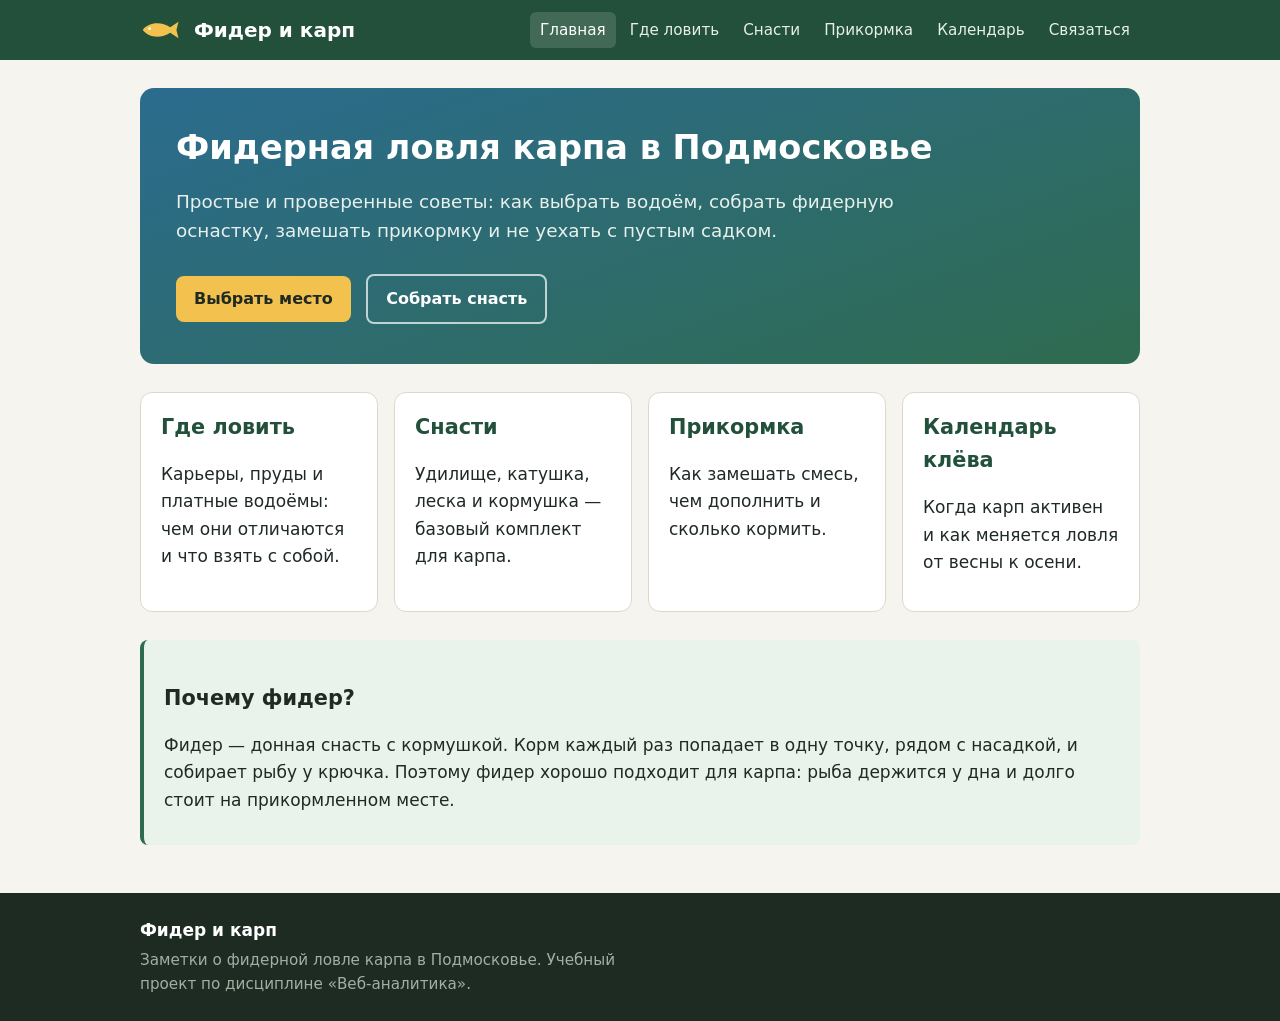
==== index.html @ 8e121b51 "Add files via upload" ====
<!doctype html>
<html lang="ru">
<head>
  <meta charset="utf-8">
  <meta name="viewport" content="width=device-width, initial-scale=1">
  <title>Фидерная ловля карпа в Подмосковье — Фидер и карп</title>
  <meta name="description" content="Фидер, прикормка и места для ловли карпа в Подмосковье: советы для начинающих.">
  <link rel="stylesheet" href="style.css">

  <!-- ===== МЕСТО ДЛЯ КОДА СЧЁТЧИКОВ В <head> (Яндекс Метрика, Google Analytics и др.) ===== -->

  <!-- ===== КОНЕЦ МЕСТА ДЛЯ СЧЁТЧИКОВ В <head> ===== -->
</head>
<body>
  <header class="site-header">
    <div class="wrap header-row">
      <a class="brand" href="index.html"><svg class="logo-fish" viewBox="0 0 64 32" aria-hidden="true"><path d="M4 16c8-11 26-13 40-4l12-8-3 12 3 12-12-8C30 29 12 27 4 16z" fill="currentColor"/><circle cx="14" cy="14" r="2" fill="#fff"/></svg><span>Фидер и карп</span></a>
      <nav class="nav">
        <a href="index.html" class="active">Главная</a>
        <a href="mesta.html">Где ловить</a>
        <a href="snasti.html">Снасти</a>
        <a href="prikormka.html">Прикормка</a>
        <a href="kalendar.html">Календарь</a>
        <a href="kontakty.html">Связаться</a>
      </nav>
    </div>
  </header>

  <main class="wrap">

    <section class="hero">
      <div>
        <h1>Фидерная ловля карпа в Подмосковье</h1>
        <p class="lead">Простые и проверенные советы: как выбрать водоём, собрать фидерную оснастку, замешать прикормку и не уехать с пустым садком.</p>
        <a class="btn" href="mesta.html">Выбрать место</a>
        <a class="btn btn-ghost" href="snasti.html">Собрать снасть</a>
      </div>
    </section>

    <section class="cards">
      <a class="card" href="mesta.html">
        <h2>Где ловить</h2>
        <p>Карьеры, пруды и платные водоёмы: чем они отличаются и что взять с собой.</p>
      </a>
      <a class="card" href="snasti.html">
        <h2>Снасти</h2>
        <p>Удилище, катушка, леска и кормушка — базовый комплект для карпа.</p>
      </a>
      <a class="card" href="prikormka.html">
        <h2>Прикормка</h2>
        <p>Как замешать смесь, чем дополнить и сколько кормить.</p>
      </a>
      <a class="card" href="kalendar.html">
        <h2>Календарь клёва</h2>
        <p>Когда карп активен и как меняется ловля от весны к осени.</p>
      </a>
    </section>

    <section class="note">
      <h2>Почему фидер?</h2>
      <p>Фидер — донная снасть с кормушкой. Корм каждый раз попадает в одну точку, рядом с насадкой, и собирает рыбу у крючка. Поэтому фидер хорошо подходит для карпа: рыба держится у дна и долго стоит на прикормленном месте.</p>
    </section>
  </main>

  <footer class="site-footer">
    <div class="wrap footer-row">
      <div>
        <p class="footer-title">Фидер и карп</p>
        <p class="muted">Заметки о фидерной ловле карпа в Подмосковье. Учебный проект по дисциплине «Веб-аналитика».</p>
      </div>
      <div class="counters">
        <!-- ===== МЕСТО ДЛЯ СЧЁТЧИКА LiveInternet (и других кнопок-счётчиков 88x31) ===== -->

        <!-- ===== КОНЕЦ МЕСТА ДЛЯ СЧЁТЧИКОВ ===== -->
      </div>
    </div>
  </footer>
</body>
</html>
---- style.css ----
:root{--bg:#f6f4ee;--ink:#1f2a24;--muted:#5d6b62;--green:#2f6b4f;--green-d:#22503a;--water:#2b6c8f;--card:#fff;--line:#ddd8cc}
*{box-sizing:border-box}
body{margin:0;background:var(--bg);color:var(--ink);font:17px/1.6 system-ui,-apple-system,"Segoe UI",Roboto,Arial,sans-serif}
.wrap{max-width:1040px;margin:0 auto;padding:0 20px}
a{color:var(--water)}
h1{font-size:2.1rem;line-height:1.2;margin:32px 0 12px}
h2{font-size:1.3rem;margin:28px 0 8px}
.lead{font-size:1.15rem;color:var(--muted);max-width:720px}
.muted{color:var(--muted);font-size:.95rem}
.site-header{background:var(--green-d);color:#fff}
.header-row{display:flex;align-items:center;justify-content:space-between;gap:16px;flex-wrap:wrap;padding-top:12px;padding-bottom:12px}
.brand{display:flex;align-items:center;gap:10px;color:#fff;text-decoration:none;font-weight:700;font-size:1.25rem}
.logo-fish{width:44px;height:22px;color:#f2c14e}
.nav{display:flex;flex-wrap:wrap;gap:4px}
.nav a{color:#e6efe9;text-decoration:none;padding:6px 10px;border-radius:6px;font-size:.95rem}
.nav a:hover,.nav a.active{background:rgba(255,255,255,.14);color:#fff}
.hero{margin:28px 0;padding:40px 36px;border-radius:14px;color:#fff;background:linear-gradient(160deg,#2b6c8f 0%,#2f6b4f 100%)}
.hero h1{margin-top:0}
.hero .lead{color:#e7f0ec}
.btn{display:inline-block;margin:10px 10px 0 0;padding:10px 18px;border-radius:8px;border:0;background:#f2c14e;color:#1f2a24;font-weight:600;text-decoration:none;font-size:1rem;cursor:pointer}
.btn-ghost{background:transparent;color:#fff;border:2px solid rgba(255,255,255,.7)}
.cards{display:grid;grid-template-columns:repeat(auto-fit,minmax(220px,1fr));gap:16px}
.card,.panel{background:var(--card);border:1px solid var(--line);border-radius:12px;padding:18px 20px}
.card{color:inherit;text-decoration:none;transition:transform .15s}
.card:hover{transform:translateY(-3px);border-color:var(--green)}
.card h2,.panel h2{margin-top:0;color:var(--green-d)}
.grid2{display:grid;grid-template-columns:repeat(auto-fit,minmax(300px,1fr));gap:16px}
.note{background:#eaf2ec;border-left:4px solid var(--green);padding:14px 20px;border-radius:8px;margin:28px 0}
.checklist,.steps{padding-left:22px}
.checklist li,.steps li{margin:6px 0}
.spec{width:100%;border-collapse:collapse;background:var(--card);border-radius:12px;overflow:hidden;margin:12px 0}
.spec th,.spec td{padding:10px 14px;border-bottom:1px solid var(--line);text-align:left;vertical-align:top}
.spec th{background:#e9e4d8}
.lvl1{color:#8a6d3b}.lvl2{color:var(--water);font-weight:600}.lvl3{color:var(--green);font-weight:700}
.form{display:grid;gap:14px;max-width:520px}
.form label{display:grid;gap:4px;font-weight:600}
.form input,.form textarea{font:inherit;padding:9px 12px;border:1px solid var(--line);border-radius:8px;background:#fff}
.site-footer{margin-top:48px;background:#1d2b23;color:#cfd9d2}
.footer-row{display:flex;justify-content:space-between;align-items:center;gap:20px;flex-wrap:wrap;padding-top:24px;padding-bottom:24px}
.footer-title{font-weight:700;color:#fff;margin:0}
.site-footer .muted{color:#9fb0a5;margin:4px 0 0;max-width:520px}
.counters{display:flex;gap:8px;align-items:center;min-height:31px}
@media (max-width:640px){.hero{padding:28px 20px}h1{font-size:1.7rem}.spec th,.spec td{padding:8px}}
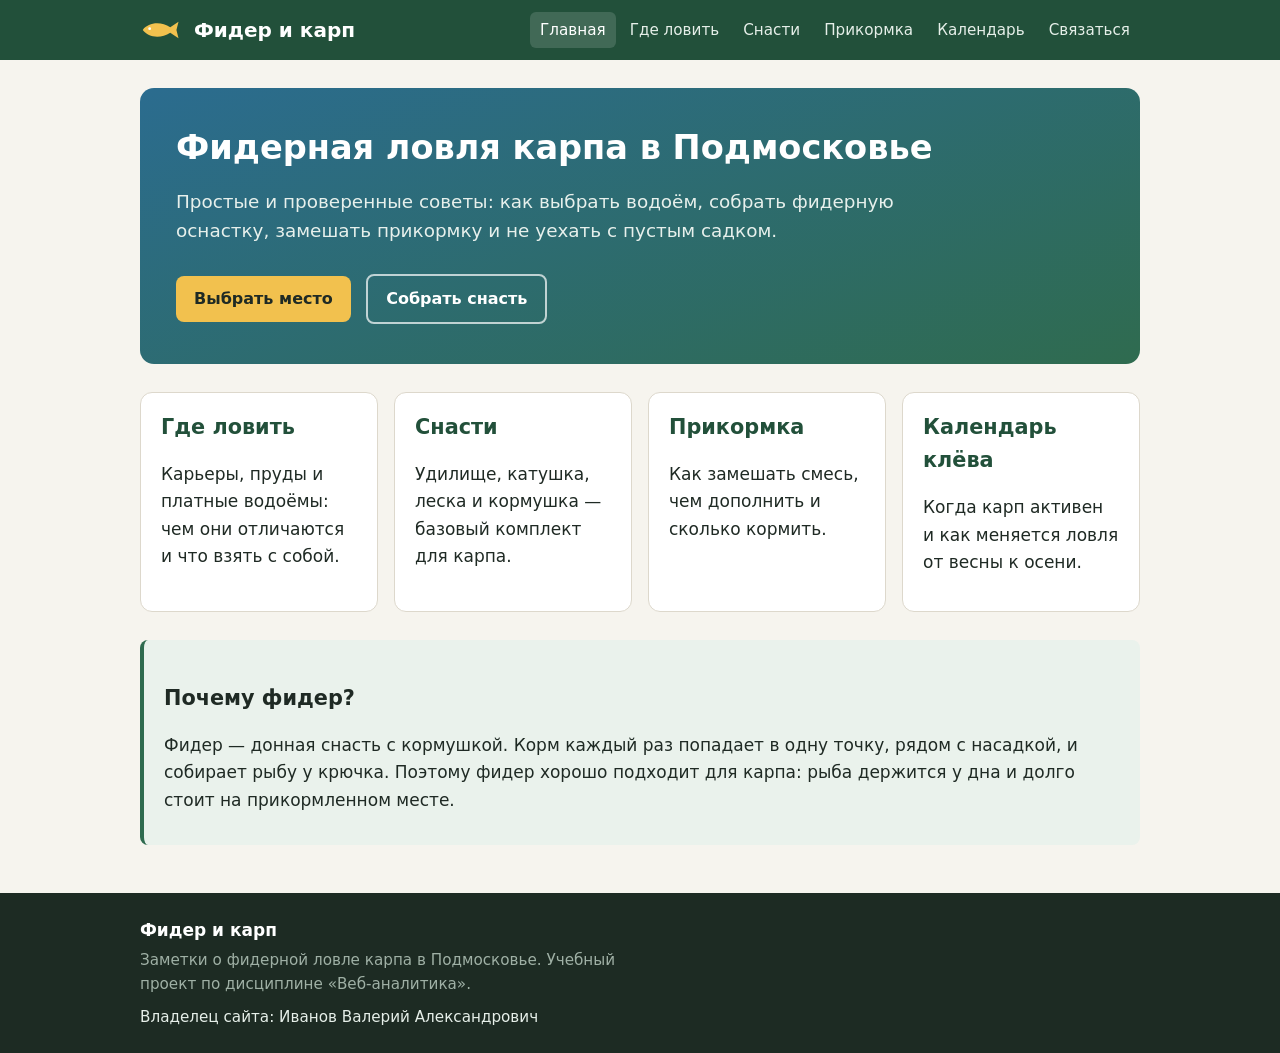
==== commit 18d1bba9: "Add files via upload" ====
--- a/index.html
+++ b/index.html
@@ -67,6 +67,7 @@
       <div>
         <p class="footer-title">Фидер и карп</p>
         <p class="muted">Заметки о фидерной ловле карпа в Подмосковье. Учебный проект по дисциплине «Веб-аналитика».</p>
+        <p class="owner">Владелец сайта: Иванов Валерий Александрович</p>
       </div>
       <div class="counters">
         <!-- ===== МЕСТО ДЛЯ СЧЁТЧИКА LiveInternet (и других кнопок-счётчиков 88x31) ===== -->
--- a/style.css
+++ b/style.css
@@ -39,5 +39,6 @@
 .footer-row{display:flex;justify-content:space-between;align-items:center;gap:20px;flex-wrap:wrap;padding-top:24px;padding-bottom:24px}
 .footer-title{font-weight:700;color:#fff;margin:0}
 .site-footer .muted{color:#9fb0a5;margin:4px 0 0;max-width:520px}
+.owner{margin:8px 0 0;color:#e6efe9;font-size:.95rem}
 .counters{display:flex;gap:8px;align-items:center;min-height:31px}
 @media (max-width:640px){.hero{padding:28px 20px}h1{font-size:1.7rem}.spec th,.spec td{padding:8px}}
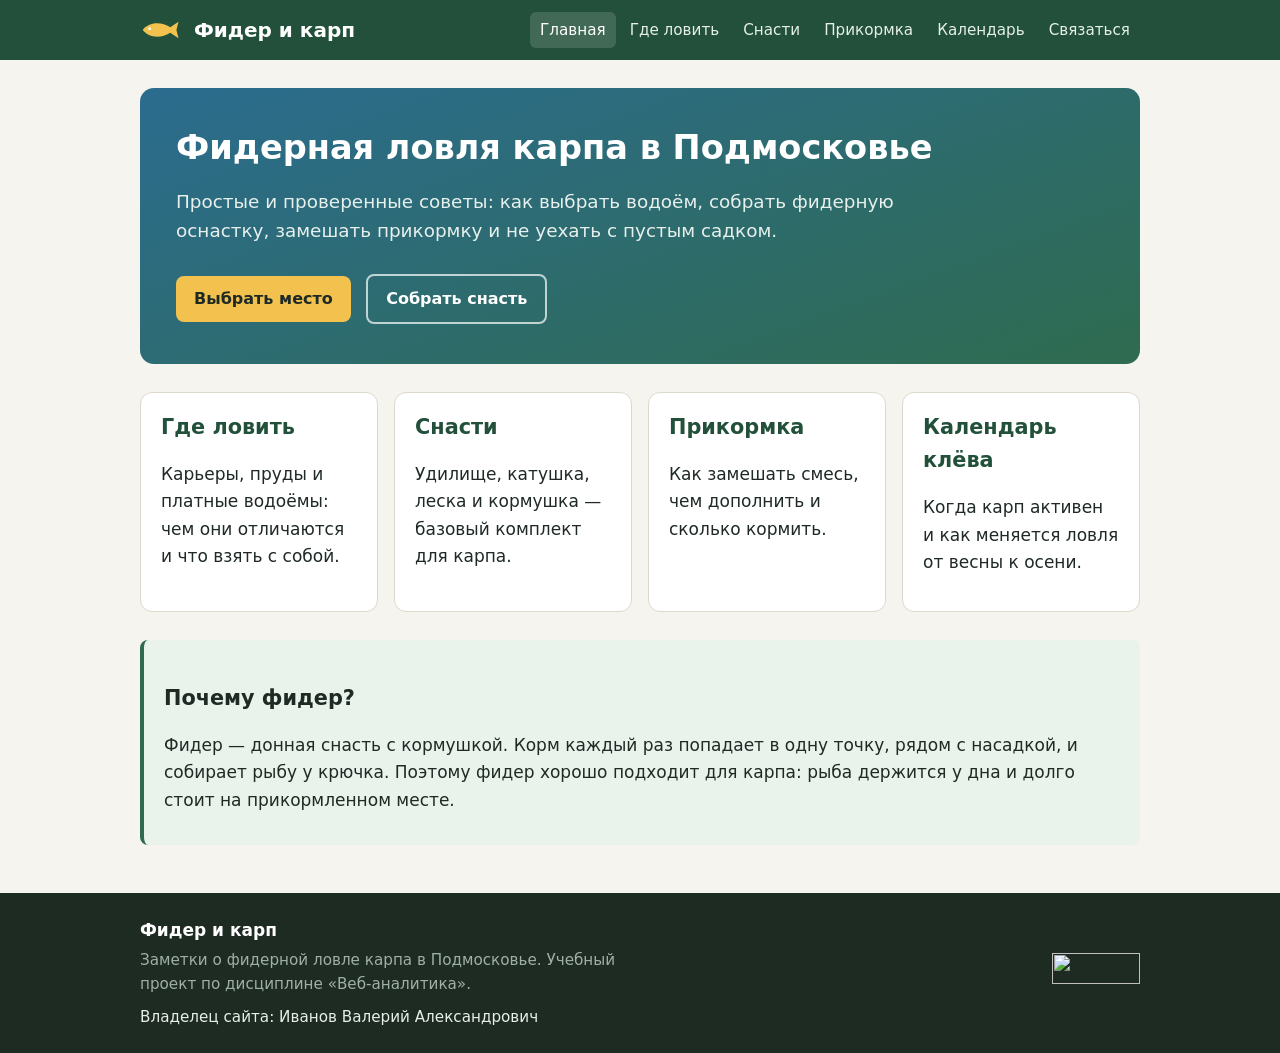
==== commit ba3373bc: "Add files via upload" ====
--- a/index.html
+++ b/index.html
@@ -71,7 +71,16 @@
       </div>
       <div class="counters">
         <!-- ===== МЕСТО ДЛЯ СЧЁТЧИКА LiveInternet (и других кнопок-счётчиков 88x31) ===== -->
-
+<!--LiveInternet counter--><a href="https://www.liveinternet.ru/click"
+target="_blank"><img id="licnt0FEE" width="88" height="31" style="border:0" 
+title="LiveInternet: показано число просмотров за 24 часа, посетителей за 24 часа и за сегодня"
+src="[data-uri]"
+alt=""/></a><script>(function(d,s){d.getElementById("licnt0FEE").src=
+"https://counter.yadro.ru/hit?t11.6;r"+escape(d.referrer)+
+((typeof(s)=="undefined")?"":";s"+s.width+"*"+s.height+"*"+
+(s.colorDepth?s.colorDepth:s.pixelDepth))+";u"+escape(d.URL)+
+";h"+escape(d.title.substring(0,150))+";"+Math.random()})
+(document,screen)</script><!--/LiveInternet-->
         <!-- ===== КОНЕЦ МЕСТА ДЛЯ СЧЁТЧИКОВ ===== -->
       </div>
     </div>
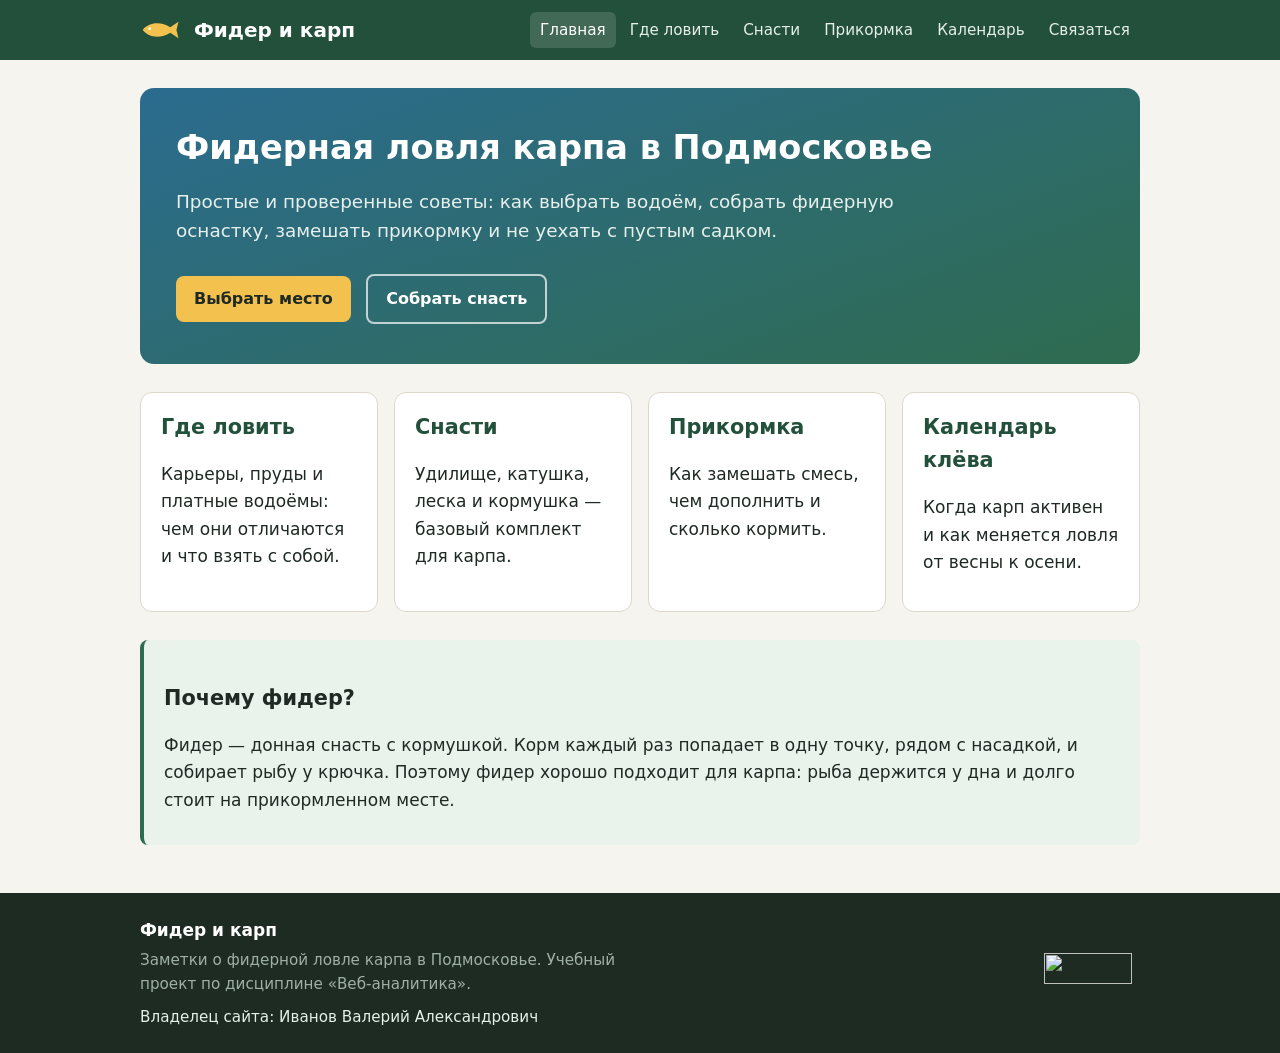
==== commit 542b1346: "Add files via upload" ====
--- a/index.html
+++ b/index.html
@@ -8,14 +8,47 @@
   <link rel="stylesheet" href="style.css">
 
   <!-- ===== МЕСТО ДЛЯ КОДА СЧЁТЧИКОВ В <head> (Яндекс Метрика, Google Analytics и др.) ===== -->
+<!-- Top100 (Kraken) Counter -->
+<script>
+    (function (w, d, c) {
+    (w[c] = w[c] || []).push(function() {
+        var options = {
+            project: 7752727,
+            element: "top100_widget",
+            attributes_dataset: [ "data-block" ],
+            trackHashes: true,
+            user_id: null,
+        };
+        try {
+            w.top100Counter = new top100(options);
+        } catch(e) { }
+    });
+    var n = d.getElementsByTagName("script")[0],
+    s = d.createElement("script"),
+    f = function () { n.parentNode.insertBefore(s, n); };
+    s.type = "text/javascript";
+    s.async = true;
+    s.src =
+    (d.location.protocol == "https:" ? "https:" : "http:") +
+    "//st.top100.ru/top100/top100.js";
 
+    if (w.opera == "[object Opera]") {
+    d.addEventListener("DOMContentLoaded", f, false);
+} else { f(); }
+})(window, document, "_top100q");
+</script>
+<noscript>
+  <img src="//counter.rambler.ru/top100.cnt?pid=7752727" alt="Топ-100" />
+</noscript>
+<!-- END Top100 (Kraken) Counter -->
   <!-- ===== КОНЕЦ МЕСТА ДЛЯ СЧЁТЧИКОВ В <head> ===== -->
+  <script src="events.js" defer></script>
 </head>
 <body>
   <header class="site-header">
     <div class="wrap header-row">
       <a class="brand" href="index.html"><svg class="logo-fish" viewBox="0 0 64 32" aria-hidden="true"><path d="M4 16c8-11 26-13 40-4l12-8-3 12 3 12-12-8C30 29 12 27 4 16z" fill="currentColor"/><circle cx="14" cy="14" r="2" fill="#fff"/></svg><span>Фидер и карп</span></a>
-      <nav class="nav">
+      <nav class="nav" data-block="menu">
         <a href="index.html" class="active">Главная</a>
         <a href="mesta.html">Где ловить</a>
         <a href="snasti.html">Снасти</a>
@@ -32,25 +65,25 @@
       <div>
         <h1>Фидерная ловля карпа в Подмосковье</h1>
         <p class="lead">Простые и проверенные советы: как выбрать водоём, собрать фидерную оснастку, замешать прикормку и не уехать с пустым садком.</p>
-        <a class="btn" href="mesta.html">Выбрать место</a>
-        <a class="btn btn-ghost" href="snasti.html">Собрать снасть</a>
+        <a class="btn" href="mesta.html" data-block="hero_mesta" data-event="cta_click" data-label="Выбрать место">Выбрать место</a>
+        <a class="btn btn-ghost" href="snasti.html" data-block="hero_snasti" data-event="cta_click" data-label="Собрать снасть">Собрать снасть</a>
       </div>
     </section>
 
     <section class="cards">
-      <a class="card" href="mesta.html">
+      <a class="card" href="mesta.html" data-block="card_mesta">
         <h2>Где ловить</h2>
         <p>Карьеры, пруды и платные водоёмы: чем они отличаются и что взять с собой.</p>
       </a>
-      <a class="card" href="snasti.html">
+      <a class="card" href="snasti.html" data-block="card_snasti">
         <h2>Снасти</h2>
         <p>Удилище, катушка, леска и кормушка — базовый комплект для карпа.</p>
       </a>
-      <a class="card" href="prikormka.html">
+      <a class="card" href="prikormka.html" data-block="card_prikormka">
         <h2>Прикормка</h2>
         <p>Как замешать смесь, чем дополнить и сколько кормить.</p>
       </a>
-      <a class="card" href="kalendar.html">
+      <a class="card" href="kalendar.html" data-block="card_kalendar">
         <h2>Календарь клёва</h2>
         <p>Когда карп активен и как меняется ловля от весны к осени.</p>
       </a>
@@ -81,6 +114,7 @@
 (s.colorDepth?s.colorDepth:s.pixelDepth))+";u"+escape(d.URL)+
 ";h"+escape(d.title.substring(0,150))+";"+Math.random()})
 (document,screen)</script><!--/LiveInternet-->
+        <span id="top100_widget" data-block="footer_top100"></span>
         <!-- ===== КОНЕЦ МЕСТА ДЛЯ СЧЁТЧИКОВ ===== -->
       </div>
     </div>
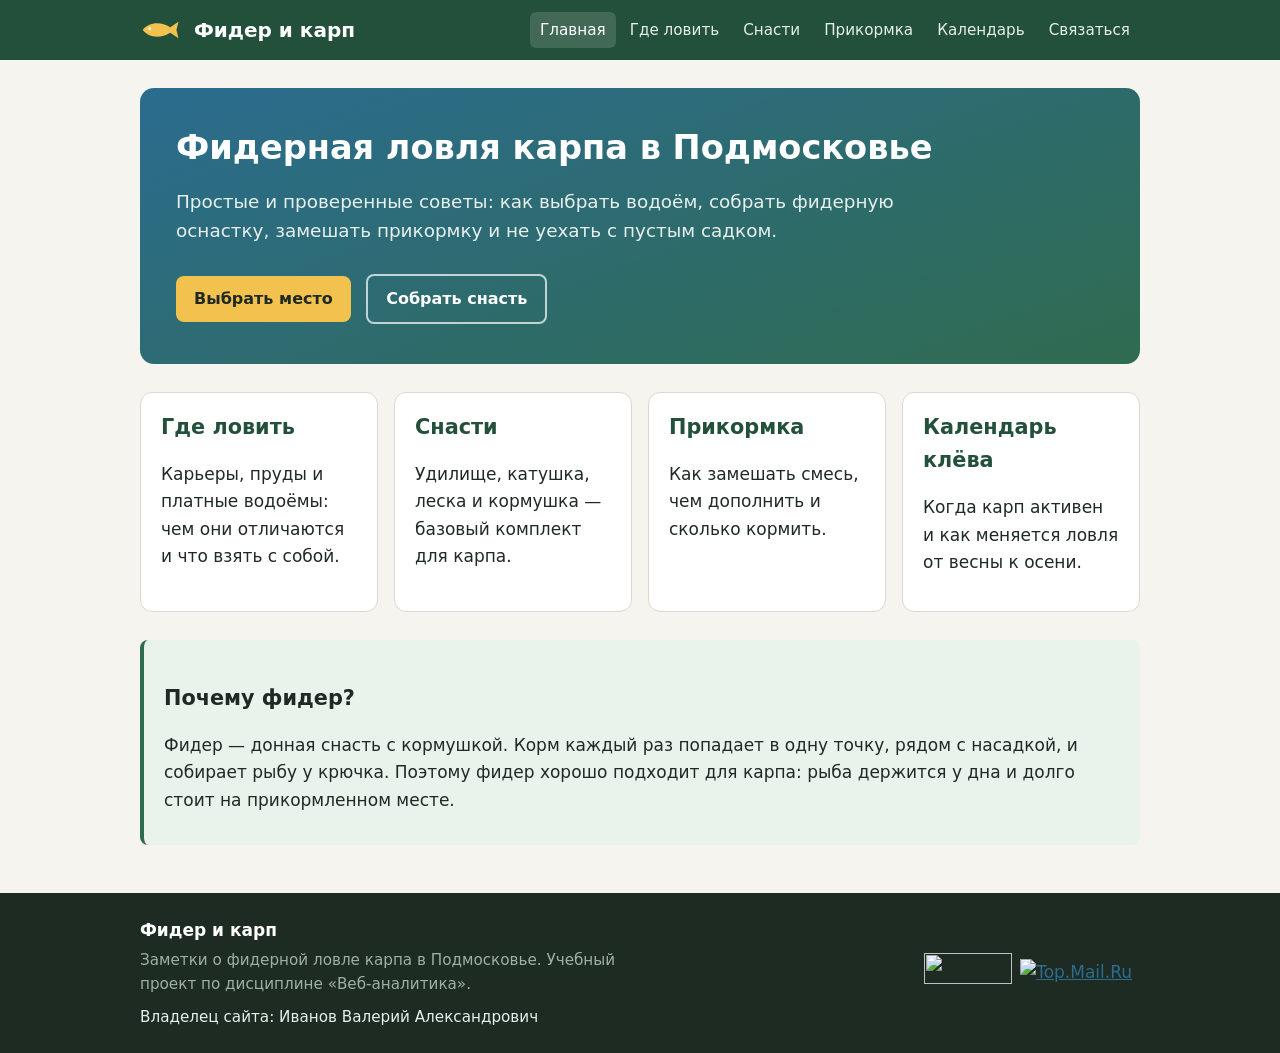
==== commit bead9d7e: "Add files via upload" ====
--- a/index.html
+++ b/index.html
@@ -41,6 +41,20 @@
   <img src="//counter.rambler.ru/top100.cnt?pid=7752727" alt="Топ-100" />
 </noscript>
 <!-- END Top100 (Kraken) Counter -->
+<!-- Top.Mail.Ru counter (MyTracker) -->
+<script type="text/javascript">
+var _tmr = window._tmr || (window._tmr = []);
+_tmr.push({id: "3801303", type: "pageView", start: (new Date()).getTime()});
+(function (d, w, id) {
+  if (d.getElementById(id)) return;
+  var ts = d.createElement("script"); ts.type = "text/javascript"; ts.async = true; ts.id = id;
+  ts.src = "https://top-fwz1.mail.ru/js/code.js";
+  var f = function () {var s = d.getElementsByTagName("script")[0]; s.parentNode.insertBefore(ts, s);};
+  if (w.opera == "[object Opera]") { d.addEventListener("DOMContentLoaded", f, false); } else { f(); }
+})(document, window, "tmr-code");
+</script>
+<noscript><div><img src="https://top-fwz1.mail.ru/counter?id=3801303;js=na" style="position:absolute;left:-9999px;" alt="Top.Mail.Ru" /></div></noscript>
+<!-- /Top.Mail.Ru counter -->
   <!-- ===== КОНЕЦ МЕСТА ДЛЯ СЧЁТЧИКОВ В <head> ===== -->
   <script src="events.js" defer></script>
 </head>
@@ -114,6 +128,7 @@
 (s.colorDepth?s.colorDepth:s.pixelDepth))+";u"+escape(d.URL)+
 ";h"+escape(d.title.substring(0,150))+";"+Math.random()})
 (document,screen)</script><!--/LiveInternet-->
+<a href="https://top.mail.ru/jump?from=3801303" data-block="footer_tmr_logo"><img src="https://top-fwz1.mail.ru/counter?id=3801303;t=479;l=1" height="31" width="88" alt="Top.Mail.Ru" style="border:0;"></a>
         <span id="top100_widget" data-block="footer_top100"></span>
         <!-- ===== КОНЕЦ МЕСТА ДЛЯ СЧЁТЧИКОВ ===== -->
       </div>
